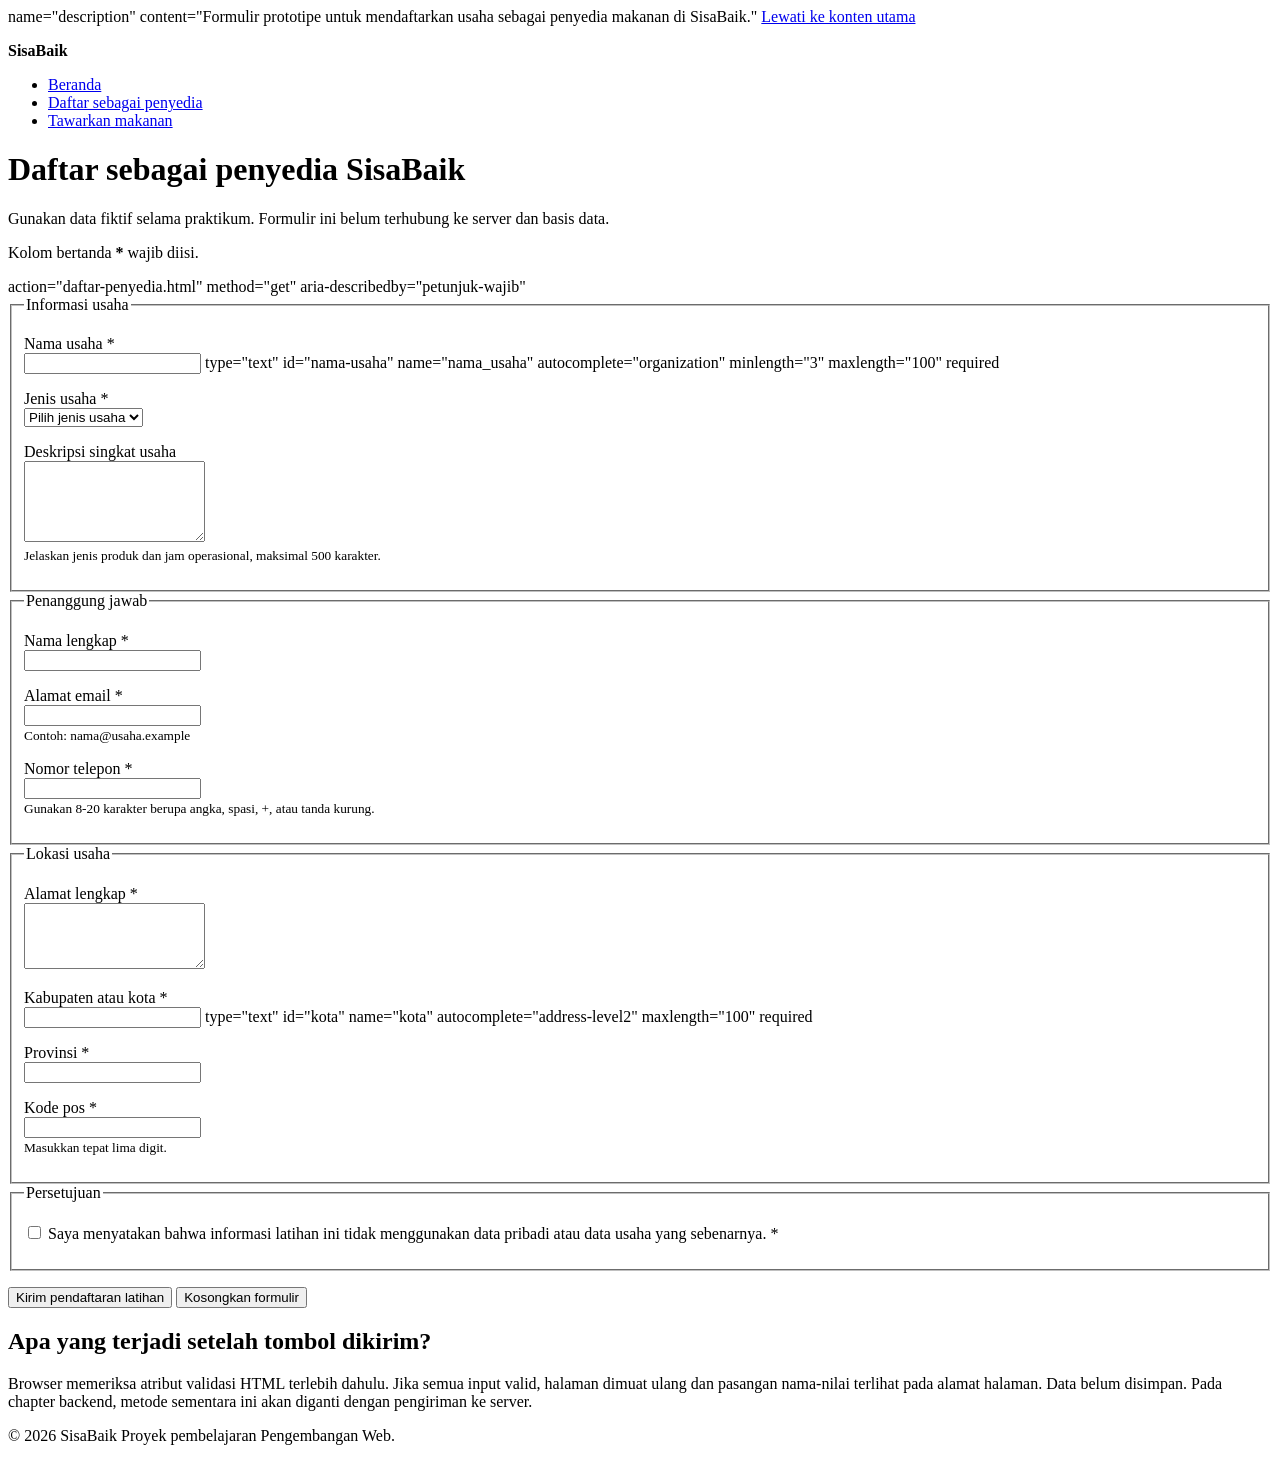
==== daftar-penyedia.html @ b4780b8e "feat: add accessible provider registration form" ====
<!doctype html>
<html lang="id">
<head>
<meta charset="utf-8">
<meta name="viewport" content="width=device-width, initial-scale=1">
<meta
>
name="description"
content="Formulir prototipe untuk mendaftarkan usaha sebagai penyedia makanan di SisaBaik."
<title>Daftar Penyedia | SisaBaik</title>
</head>
<body>
<a href="#konten-utama">Lewati ke konten utama</a>
<header>
<p><strong>SisaBaik</strong></p>
<nav aria-label="Navigasi utama">
<ul>
<li><a href="index.html">Beranda</a></li>
<li>
<a href="daftar-penyedia.html" aria-current="page">
Daftar sebagai penyedia
</a>
</li>
<li><a href="tawarkan-makanan.html">Tawarkan makanan</a></li>
</ul>
</nav>
</header>
<main id="konten-utama" tabindex="-1">
<h1>Daftar sebagai penyedia SisaBaik</h1>
<p>
Gunakan data fiktif selama praktikum. Formulir ini belum terhubung ke
server dan basis data.
</p>
<p id="petunjuk-wajib">Kolom bertanda <strong>*</strong> wajib diisi.</p>
<form
>
action="daftar-penyedia.html"
method="get"
aria-describedby="petunjuk-wajib"
<fieldset>
<legend>Informasi usaha</legend>
<p>
<label for="nama-usaha">Nama usaha *</label><br>
<input
>
type="text"
id="nama-usaha"
name="nama_usaha"
autocomplete="organization"
minlength="3"
maxlength="100"
required
</p>
<p>
<label for="jenis-usaha">Jenis usaha *</label><br>
<select id="jenis-usaha" name="jenis_usaha" required>
<option value="">Pilih jenis usaha</option>
<option value="restoran">Restoran</option>
<option value="toko-roti">Toko roti</option>
<option value="katering">Katering</option>
<option value="ritel">Toko ritel</option
    <option value="hotel">Hotel atau penginapan</option>
<option value="lainnya">Lainnya</option>
</select>
</p>
<p>
<label for="deskripsi-usaha">Deskripsi singkat usaha</label><br>
<textarea
id="deskripsi-usaha"
name="deskripsi_usaha"
rows="5"
maxlength="500"
aria-describedby="bantuan-deskripsi"
></textarea><br>
<small id="bantuan-deskripsi">
Jelaskan jenis produk dan jam operasional, maksimal 500 karakter.
</small>
</p>
</fieldset>
<fieldset>
<legend>Penanggung jawab</legend>
<p>
<label for="nama-penanggung-jawab">Nama lengkap *</label><br>
<input
type="text"
id="nama-penanggung-jawab"
name="nama_penanggung_jawab"
autocomplete="name"
minlength="3"
maxlength="100"
required
>
</p>
<p>
<label for="email">Alamat email *</label><br>
<input
type="email"
id="email"
name="email"
autocomplete="email"
maxlength="254"
aria-describedby="bantuan-email"
required
><br>
<small id="bantuan-email">Contoh: nama@usaha.example</small>
</p>
<p>
<label for="telepon">Nomor telepon *</label><br>
<input
type="tel"
id="telepon"
name="telepon"
autocomplete="tel"
inputmode="tel"
pattern="[0-9+() ]{8,20}"
aria-describedby="bantuan-telepon"
required
><br>
<small id="bantuan-telepon">
Gunakan 8-20 karakter berupa angka, spasi, +, atau tanda kurung.
</small>
</p>
</fieldset>
<fieldset>
<legend>Lokasi usaha</legend>
<p>
<label for="alamat">Alamat lengkap *</label><br>
<textarea
id="alamat"
name="alamat"
rows="4"
autocomplete="street-address"
minlength="10"
maxlength="250"
required
></textarea>
</p>
<p>
<label for="kota">Kabupaten atau kota *</label><br>
<input
>
type="text"
id="kota"
name="kota"
autocomplete="address-level2"
maxlength="100"
required
</p>
<p>
<label for="provinsi">Provinsi *</label><br>
<input
type="text"
id="provinsi"
name="provinsi"
autocomplete="address-level1"
maxlength="100"
required
>
</p>
<p>
<label for="kode-pos">Kode pos *</label><br>
<input
type="text"
id="kode-pos"
name="kode_pos"
autocomplete="postal-code"
inputmode="numeric"
pattern="[0-9]{5}"
aria-describedby="bantuan-kode-pos"
required
><br>
<small id="bantuan-kode-pos">Masukkan tepat lima digit.</small>
</p>
</fieldset>
<fieldset>
<legend>Persetujuan</legend>
<p>
<input
type="checkbox"
id="persetujuan"
name="persetujuan"
value="setuju"
required
>
<label for="persetujuan">
Saya menyatakan bahwa informasi latihan ini tidak menggunakan data pribadi atau data usaha yang sebenarnya. *
</label>
</p>
</fieldset>
<p>
<button type="submit">Kirim pendaftaran latihan</button>
<button type="reset">Kosongkan formulir</button>
</p>
</form>
<section aria-labelledby="catatan-prototipe">
<h2 id="catatan-prototipe">Apa yang terjadi setelah tombol dikirim?</h2>
<p>
Browser memeriksa atribut validasi HTML terlebih dahulu. Jika semua input valid, halaman dimuat ulang dan pasangan nama-nilai terlihat pada alamat halaman. Data belum disimpan. Pada chapter backend, metode sementara ini akan diganti dengan pengiriman ke server.
</p>
</section>
</main>
<footer>
<p>&copy; 2026 SisaBaik Proyek pembelajaran Pengembangan Web.</p>
</footer>
</body>
</html>
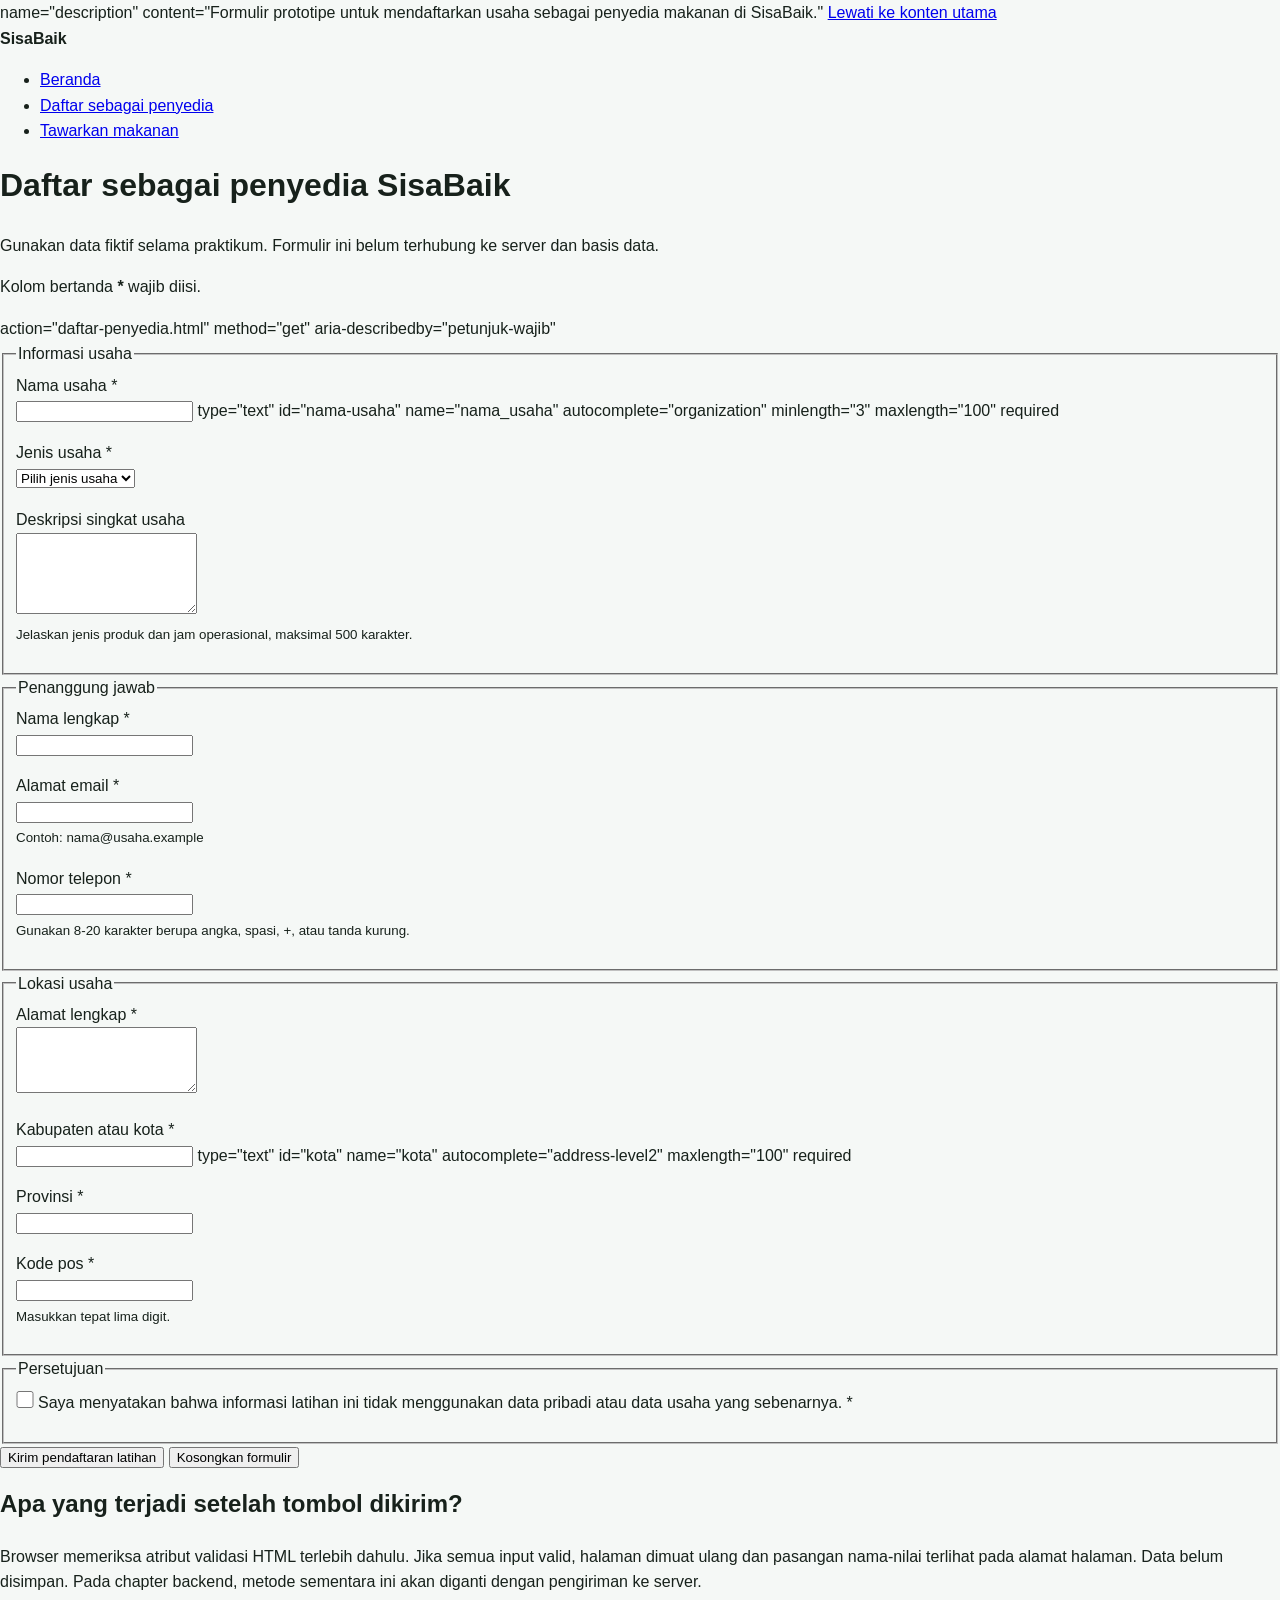
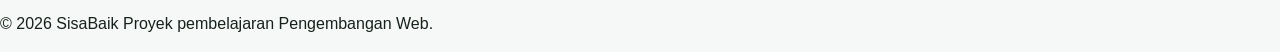
==== commit 616c4355: "feat: add responsive SisaBaik visual system" ====
--- a/daftar-penyedia.html
+++ b/daftar-penyedia.html
@@ -8,6 +8,7 @@
 name="description"
 content="Formulir prototipe untuk mendaftarkan usaha sebagai penyedia makanan di SisaBaik."
 <title>Daftar Penyedia | SisaBaik</title>
+<link rel="stylesheet" href="styles.css">
 </head>
 <body>
 <a href="#konten-utama">Lewati ke konten utama</a>
--- a/styles.css
+++ b/styles.css
@@ -0,0 +1,281 @@
+:root {
+--color-primary: #176b4d;
+--color-primary-dark: #0f4f39;
+--color-primary-soft: #e8f5ef;
+--color-accent: #f2b84b;
+--color-text: #17211b;
+--color-muted: #52615a;
+--color-surface: #ffffff;
+--color-background: #f5f8f6;
+--color-border: #cbd8d1;
+--color-danger: #a52a2a;
+--shadow-card: 00.5rem 1.5rem rgb(23 33 27/10%);
+--radius-small: 0.5rem;
+--radius-medium: 0.9rem;
+--radius-large: 1.4rem;
+--content-width: 72rem;
+}
+*
+*::before,
+*::after {
+box-sizing: border-box;
+}
+html {
+scroll-behavior: smooth;
+}
+body {
+margin: 0;
+background: var(--color-background);
+color: var(--color-text);
+font-family: Arial, Helvetica, sans-serif;
+font-size: 1rem;
+line-height: 1.6;
+}
+h1, h2, h3, p { margin-block-start: 0; }
+h1,
+h2,
+h3 { } line-height: 1.2;
+h1 {
+max-width: 18ch;
+} margin-block-end: 1rem; font-size: clamp(2rem, 7vw, 3.75rem);
+h2 {
+} margin-block-end: 1rem; font-size: clamp(1.5rem, 4vw, 2.25rem);
+h3 {
+} margin-block-end: 0.6rem; font-size: 1.2rem;
+a { } color: var(--color-primary-dark); text-underline-offset: 0.2em;
+a:hover {
+    text-decoration-thickness: 0.18em;
+}
+:focus-visible {
+outline: 0.2rem solid var(--color-accent);
+outline-offset: 0.2rem;
+}
+.skip-link {
+position: absolute;
+inset-block-start: 0.5rem;
+inset-inline-start: 0.5rem;
+z-index: 100;
+padding: 0.7rem 1rem;
+border-radius: var(--radius-small);
+background: var(--color-text);
+color: var(--color-surface);
+transform: translateY(-180%);
+}
+.skip-link:focus {
+transform: translateY(0);
+}
+.container {
+width: min (100% - 2rem, var(--content-width));
+margin-inline: auto;
+}
+.site-header {
+background: var(--color-surface);
+border-block-end: 0.0625rem solid var(--color-border);
+}
+.header-layout { display: flex;
+    flex-direction: column;
+gap: 0.75rem;
+padding-block: 1rem;
+}
+.brand {
+} margin: 0; color: var(--color-primary-dark); font-size: 1.4rem; font-weight: 700;
+.nav-list {
+}
+display: flex; flex-wrap: wrap; gap: 0.5rem 1rem; margin: 0;
+padding: 0;
+list-style: none;
+.nav-list a {
+} display: inline-block; padding-block: 0.35rem;
+font-weight: 700;
+.nav-list a[aria-current="page"] {
+}
+color: var(--color-primary);
+text-decoration-thickness: 0.2em;
+.hero {
+padding-block: clamp (3rem, 10vw, 7rem);
+background:
+linear-gradient(135deg, rgb(232 245 239/95%), rgb(255 255 255/92%));
+}
+.hero-layout {
+display: grid; gap: 2rem; align-items: center;
+}
+.eyebrow {
+margin-block-end: 0.5rem; color: var(--color-primary-dark); font-weight: 700; letter-spacing: 0.05em; text-transform: uppercase;
+}
+.lead {
+max-width: 62ch; color: var(--color-muted); font-size: 1.1rem;
+}
+.hero-panel {
+padding: 1.5rem; border: 0.0625rem solid var(--color-border); border-radius: var(--radius-large); background: var(--color-surface); box-shadow: var(--shadow-card);
+}
+.hero-panel strong { display: block; color: var(--color-primary-dark); font-size: 2rem;
+}
+.button-group,
+.form-actions {
+display: flex;
+flex-wrap: wrap;
+gap: 0.75rem;
+align-items: center;
+}
+.button {
+display: inline-block; padding: 0.75rem 1rem; border: 0.125rem solid var(--color-primary); border-radius: var(--radius-small); background: var(--color-primary); color: var(--color-surface); font: inherit;
+font-weight: 700;
+line-height: 1.2;
+text-decoration: none;
+cursor: pointer;
+}
+.button:hover {
+background: var(--color-primary-dark); border-color: var(--color-primary-dark);
+}
+.button-secondary {
+background: transparent;
+color: var(--color-primary-dark);
+}
+.section {
+padding-block: clamp(2.5rem, 7vw, 5rem);
+}
+.section-alt {
+background: var(--color-surface);
+}
+.section-intro {
+max-width: 65ch;
+color: var(--color-muted);
+}
+.steps-grid,
+.benefit-grid, .offer-grid { display: grid; grid-template-columns: 1fr; gap: 1rem;
+}
+.card {
+padding: 1.25rem; border: 0.0625rem solid var(--color-border); border-radius: var(--radius-medium); background: var(--color-surface); box-shadow: var(--shadow-card);
+}
+.step-number {
+display: inline-grid; width: 2.25rem;
+height: 2.25rem; margin-block-end: 0.75rem; place-items: center; border-radius: 50%; background: var(--color-primary-soft); color: var(--color-primary-dark); font-weight: 700;
+}
+.offer-card {
+}
+display: flex;
+flex-direction: column;
+overflow: hidden;
+border: 0.0625rem solid var(--color-border);
+border-radius: var(--radius-medium);
+background: var(--color-surface);
+box-shadow: var(--shadow-card);
+.offer-card_visual {
+min-height: 8rem;
+background: linear-gradient(135deg, var(--color-primary), var(--color-primary-dark));
+}
+.offer-card_content {
+display: flex;
+flex: 1;
+flex-direction: column;
+padding: 1.25rem;
+}
+.offer-card_meta {
+color: var(--color-muted);
+}
+.offer-card_price {
+margin-block-start: auto; font-size: 1.15rem;
+}
+.badge {
+display: inline-block;
+width: fit-content;
+margin-block-end: 0.75rem;
+padding: 0.25rem 0.6rem;
+border-radius: 999px;
+background: var(--color-primary-soft);
+color: var(--color-primary-dark);
+font-size: 0.85rem;
+font-weight: 700;
+}
+.notice {
+padding: 1rem;
+border-inline-start: 0.3rem solid var(--color-primary);
+border-radius: var(--radius-small);
+background: var(--color-primary-soft);
+}
+.page-heading {
+padding-block: clamp(2.5rem, 7vw, 5rem) 2rem;
+}
+.form-card {
+max-width: 56rem;
+margin-block-end: 3rem;
+padding: clamp (1rem, 4vw, 2rem);
+border: 0.0625rem solid var(--color-border);
+border-radius: var(--radius-large);
+background: var(--color-surface);
+box-shadow: var(--shadow-card);
+}
+.form-section {
+margin: 0 0 1.5rem;
+padding: 1.25rem;
+border: 0.0625rem solid var(--color-border);
+border-radius: var(--radius-medium);
+}
+.form-section legend {
+padding-inline: 0.4rem;
+color: var(--color-primary-dark); font-size: 1.1rem; font-weight: 700;
+}
+label {
+} display: inline-block; margin-block-end: 0.35rem; font-weight: 700;
+input,
+select,
+textarea {
+width: 100%; padding: 0.7rem 0.75rem; border: 0.0625rem solid #809087; border-radius: var(--radius-small); background: var(--color-surface); color: var(--color-text);
+font: inherit;
+}
+textarea {
+resize: vertical;
+}
+input:focus,
+select:focus,
+textarea:focus {
+border-color: var(--color-primary-dark);
+}
+input[type="checkbox"],
+input[type="radio"] {
+width: 1.1rem;
+height: 1.1rem; margin: 0.2rem 0 0; accent-color: var(--color-primary);
+}
+.required-note {
+} color: var(--color-muted);
+.site-footer {
+padding-block: 2rem;
+background: var(--color-primary-dark); color: var(--color-surface);
+}
+.site-footer a { } color: var(--color-surface);
+.footer-layout {
+} display: flex; flex-direction: column; gap: 0.5rem;
+.footer-layout p,
+.footer-layout address {
+margin: 0;
+}
+@media (min-width: 48rem) {
+.header-layout {
+flex-direction: row;
+justify-content: space-between;
+align-items: center;
+}
+.hero-layout {
+grid-template-columns: minmax(0, 1.5fr) minmax (15rem, 0.7fr);
+}
+.steps-grid,
+.benefit-grid {
+grid-template-columns: repeat(3, minmax(0, 1fr));
+}
+.offer-grid { } grid-template-columns: repeat(2, minmax(0, 1fr));
+.footer-layout {
+flex-direction: row;
+justify-content: space-between;
+align-items: center;
+}
+}
+@media (min-width: 68rem) {
+.offer-grid {
+grid-template-columns: repeat(3, minmax(0, 1fr));
+}
+}
+@media (prefers-reduced-motion: reduce) {
+html {
+scroll-behavior: auto;
+}
+}
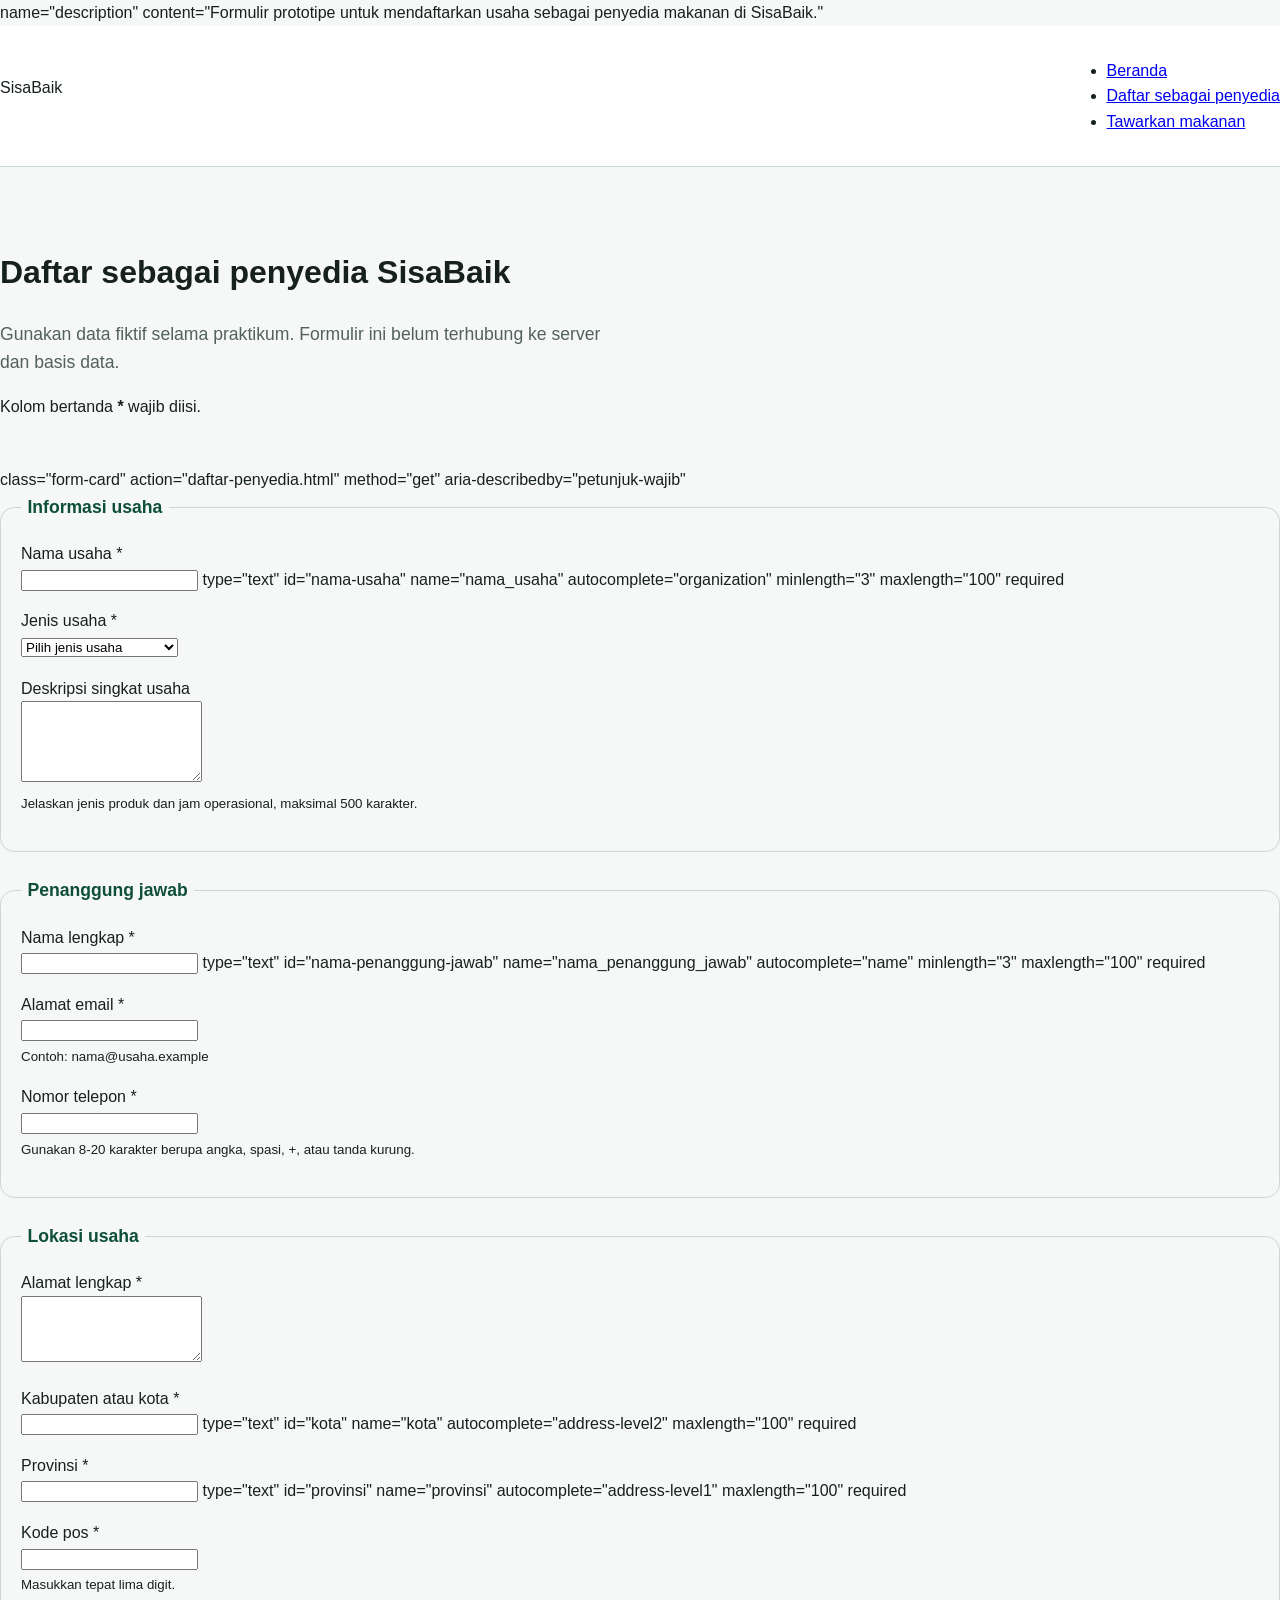
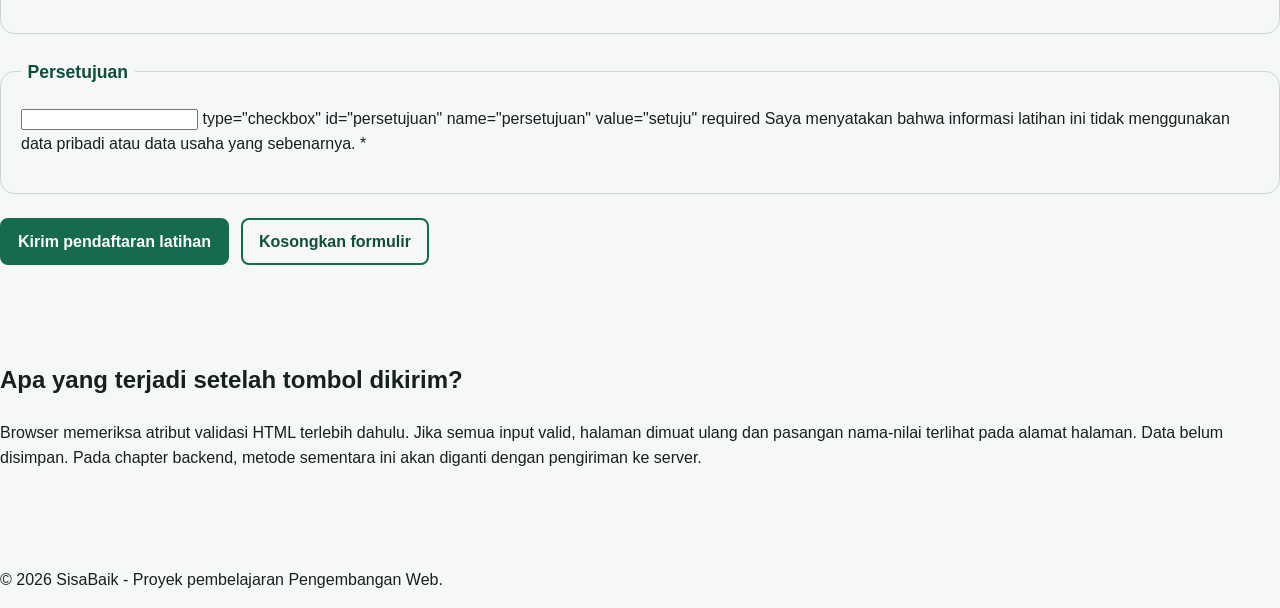
==== commit 6b747302: "style: apply responsive layout to SisaBaik pages" ====
--- a/daftar-penyedia.html
+++ b/daftar-penyedia.html
@@ -11,11 +11,12 @@
 <link rel="stylesheet" href="styles.css">
 </head>
 <body>
-<a href="#konten-utama">Lewati ke konten utama</a>
-<header>
-<p><strong>SisaBaik</strong></p>
+<a class="skip-link" href="#konten-utama">Lewati ke konten utama</a>
+<header class="site-header">
+<div class="container header-layout">
+<p class="brand">SisaBaik</p>
 <nav aria-label="Navigasi utama">
-<ul>
+<ul class="nav-list">
 <li><a href="index.html">Beranda</a></li>
 <li>
 <a href="daftar-penyedia.html" aria-current="page">
@@ -25,20 +26,24 @@
 <li><a href="tawarkan-makanan.html">Tawarkan makanan</a></li>
 </ul>
 </nav>
+</div>
 </header>
-<main id="konten-utama" tabindex="-1">
+<main class="container" id="konten-utama" tabindex="-1">
+<div class="page-heading">
 <h1>Daftar sebagai penyedia SisaBaik</h1>
-<p>
-Gunakan data fiktif selama praktikum. Formulir ini belum terhubung ke
+<p class="lead">
+    Gunakan data fiktif selama praktikum. Formulir ini belum terhubung ke
 server dan basis data.
 </p>
-<p id="petunjuk-wajib">Kolom bertanda <strong>*</strong> wajib diisi.</p>
+<p class="required-note" id="petunjuk-wajib">Kolom bertanda <strong>*</strong> wajib diisi.</p>
+</div>
 <form
 >
+class="form-card"
 action="daftar-penyedia.html"
 method="get"
 aria-describedby="petunjuk-wajib"
-<fieldset>
+<fieldset class="form-section">
 <legend>Informasi usaha</legend>
 <p>
 <label for="nama-usaha">Nama usaha *</label><br>
@@ -59,8 +64,8 @@
 <option value="restoran">Restoran</option>
 <option value="toko-roti">Toko roti</option>
 <option value="katering">Katering</option>
-<option value="ritel">Toko ritel</option
-    <option value="hotel">Hotel atau penginapan</option>
+<option value="ritel">Toko ritel</option>
+<option value="hotel">Hotel atau penginapan</option>
 <option value="lainnya">Lainnya</option>
 </select>
 </p>
@@ -78,11 +83,12 @@
 </small>
 </p>
 </fieldset>
-<fieldset>
+<fieldset class="form-section">
 <legend>Penanggung jawab</legend>
 <p>
 <label for="nama-penanggung-jawab">Nama lengkap *</label><br>
 <input
+>
 type="text"
 id="nama-penanggung-jawab"
 name="nama_penanggung_jawab"
@@ -90,7 +96,6 @@
 minlength="3"
 maxlength="100"
 required
->
 </p>
 <p>
 <label for="email">Alamat email *</label><br>
@@ -122,10 +127,10 @@
 </small>
 </p>
 </fieldset>
-<fieldset>
+<fieldset class="form-section">
 <legend>Lokasi usaha</legend>
 <p>
-<label for="alamat">Alamat lengkap *</label><br>
+    <label for="alamat">Alamat lengkap *</label><br>
 <textarea
 id="alamat"
 name="alamat"
@@ -150,13 +155,13 @@
 <p>
 <label for="provinsi">Provinsi *</label><br>
 <input
+>
 type="text"
 id="provinsi"
 name="provinsi"
 autocomplete="address-level1"
 maxlength="100"
 required
->
 </p>
 <p>
 <label for="kode-pos">Kode pos *</label><br>
@@ -173,35 +178,38 @@
 <small id="bantuan-kode-pos">Masukkan tepat lima digit.</small>
 </p>
 </fieldset>
-<fieldset>
+<fieldset class="form-section">
 <legend>Persetujuan</legend>
 <p>
 <input
+>
 type="checkbox"
 id="persetujuan"
 name="persetujuan"
 value="setuju"
 required
->
 <label for="persetujuan">
-Saya menyatakan bahwa informasi latihan ini tidak menggunakan data pribadi atau data usaha yang sebenarnya. *
+Saya menyatakan bahwa informasi latihan ini tidak menggunakan
+data pribadi atau data usaha yang sebenarnya. *
 </label>
 </p>
 </fieldset>
-<p>
-<button type="submit">Kirim pendaftaran latihan</button>
-<button type="reset">Kosongkan formulir</button>
+<p class="form-actions">
+<button class="button" type="submit">Kirim pendaftaran latihan</button>
+<button class="button button-secondary" type="reset">Kosongkan formulir</button>
 </p>
 </form>
-<section aria-labelledby="catatan-prototipe">
+<section class="section" aria-labelledby="catatan-prototipe">
 <h2 id="catatan-prototipe">Apa yang terjadi setelah tombol dikirim?</h2>
 <p>
 Browser memeriksa atribut validasi HTML terlebih dahulu. Jika semua input valid, halaman dimuat ulang dan pasangan nama-nilai terlihat pada alamat halaman. Data belum disimpan. Pada chapter backend, metode sementara ini akan diganti dengan pengiriman ke server.
 </p>
 </section>
 </main>
-<footer>
-<p>&copy; 2026 SisaBaik Proyek pembelajaran Pengembangan Web.</p>
+<footer class="site-footer">
+<div class="container footer-layout">
+<p>&copy; 2026 SisaBaik - Proyek pembelajaran Pengembangan Web.</p>
+</div>
 </footer>
 </body>
 </html>
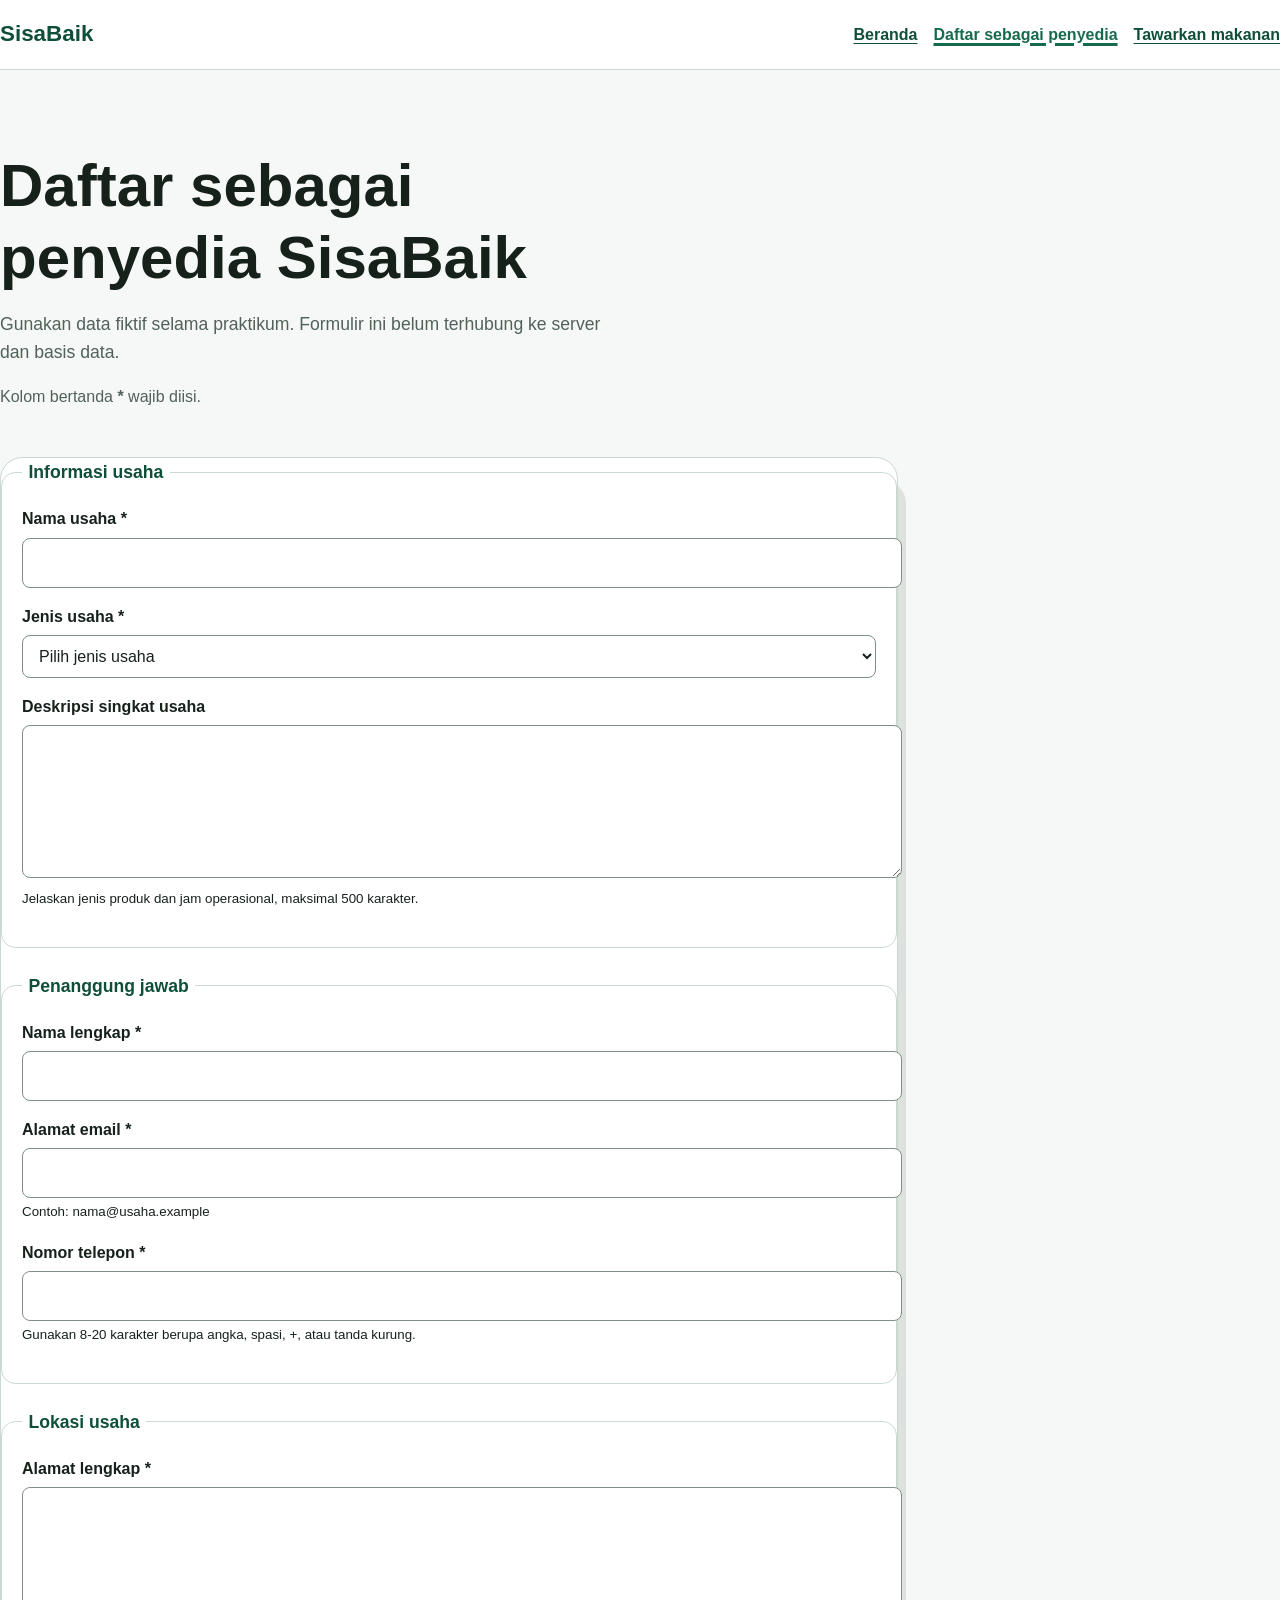
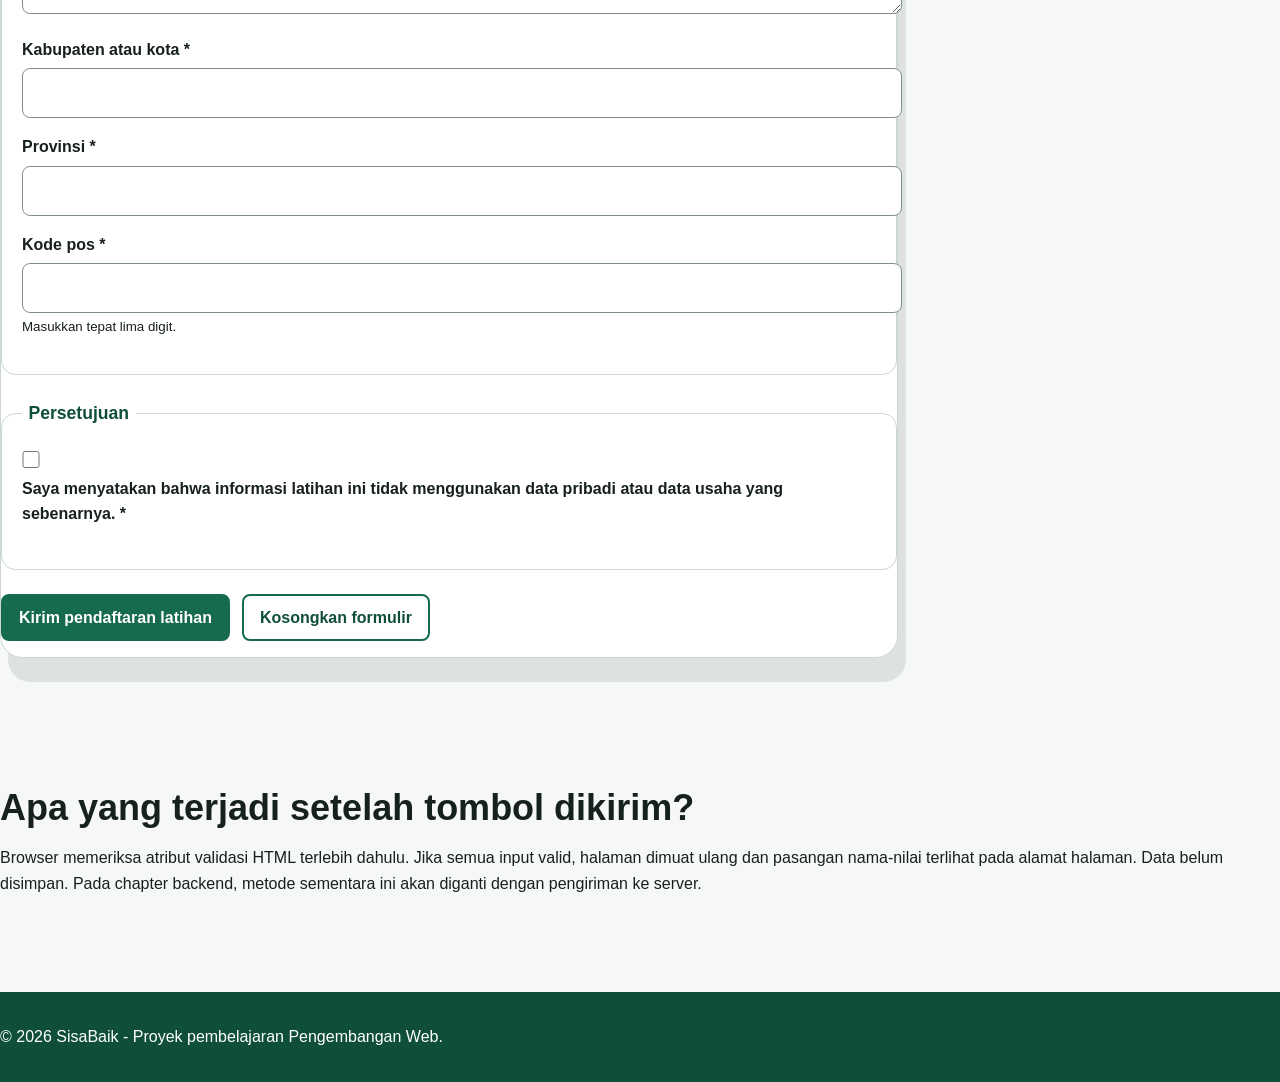
==== commit 01554158: "fix: update SisaBaik forms" ====
--- a/daftar-penyedia.html
+++ b/daftar-penyedia.html
@@ -4,9 +4,9 @@
 <meta charset="utf-8">
 <meta name="viewport" content="width=device-width, initial-scale=1">
 <meta
->
+
 name="description"
-content="Formulir prototipe untuk mendaftarkan usaha sebagai penyedia makanan di SisaBaik."
+content="Formulir prototipe untuk mendaftarkan usaha sebagai penyedia makanan di SisaBaik.">
 <title>Daftar Penyedia | SisaBaik</title>
 <link rel="stylesheet" href="styles.css">
 </head>
@@ -38,24 +38,23 @@
 <p class="required-note" id="petunjuk-wajib">Kolom bertanda <strong>*</strong> wajib diisi.</p>
 </div>
 <form
->
 class="form-card"
 action="daftar-penyedia.html"
 method="get"
-aria-describedby="petunjuk-wajib"
+aria-describedby="petunjuk-wajib">
 <fieldset class="form-section">
 <legend>Informasi usaha</legend>
 <p>
 <label for="nama-usaha">Nama usaha *</label><br>
 <input
->
+
 type="text"
 id="nama-usaha"
 name="nama_usaha"
 autocomplete="organization"
 minlength="3"
 maxlength="100"
-required
+required>
 </p>
 <p>
 <label for="jenis-usaha">Jenis usaha *</label><br>
@@ -88,14 +87,14 @@
 <p>
 <label for="nama-penanggung-jawab">Nama lengkap *</label><br>
 <input
->
+
 type="text"
 id="nama-penanggung-jawab"
 name="nama_penanggung_jawab"
 autocomplete="name"
 minlength="3"
 maxlength="100"
-required
+required>
 </p>
 <p>
 <label for="email">Alamat email *</label><br>
@@ -144,24 +143,24 @@
 <p>
 <label for="kota">Kabupaten atau kota *</label><br>
 <input
->
+
 type="text"
 id="kota"
 name="kota"
 autocomplete="address-level2"
 maxlength="100"
-required
+required>
 </p>
 <p>
 <label for="provinsi">Provinsi *</label><br>
 <input
->
+
 type="text"
 id="provinsi"
 name="provinsi"
 autocomplete="address-level1"
 maxlength="100"
-required
+required>
 </p>
 <p>
 <label for="kode-pos">Kode pos *</label><br>
@@ -182,12 +181,11 @@
 <legend>Persetujuan</legend>
 <p>
 <input
->
 type="checkbox"
 id="persetujuan"
 name="persetujuan"
 value="setuju"
-required
+required>
 <label for="persetujuan">
 Saya menyatakan bahwa informasi latihan ini tidak menggunakan
 data pribadi atau data usaha yang sebenarnya. *
--- a/styles.css
+++ b/styles.css
@@ -34,15 +34,15 @@
 h1, h2, h3, p { margin-block-start: 0; }
 h1,
 h2,
-h3 { } line-height: 1.2;
+h3 { line-height: 1.2;}
 h1 {
 max-width: 18ch;
-} margin-block-end: 1rem; font-size: clamp(2rem, 7vw, 3.75rem);
+ margin-block-end: 1rem; font-size: clamp(2rem, 7vw, 3.75rem);}
 h2 {
-} margin-block-end: 1rem; font-size: clamp(1.5rem, 4vw, 2.25rem);
+ margin-block-end: 1rem; font-size: clamp(1.5rem, 4vw, 2.25rem);}
 h3 {
-} margin-block-end: 0.6rem; font-size: 1.2rem;
-a { } color: var(--color-primary-dark); text-underline-offset: 0.2em;
+ margin-block-end: 0.6rem; font-size: 1.2rem;}
+a { color: var(--color-primary-dark); text-underline-offset: 0.2em;}
 a:hover {
     text-decoration-thickness: 0.18em;
 }
@@ -78,19 +78,19 @@
 padding-block: 1rem;
 }
 .brand {
-} margin: 0; color: var(--color-primary-dark); font-size: 1.4rem; font-weight: 700;
+ margin: 0; color: var(--color-primary-dark); font-size: 1.4rem; font-weight: 700;}
 .nav-list {
-}
+
 display: flex; flex-wrap: wrap; gap: 0.5rem 1rem; margin: 0;
 padding: 0;
-list-style: none;
+list-style: none;}
 .nav-list a {
-} display: inline-block; padding-block: 0.35rem;
-font-weight: 700;
+display: inline-block; padding-block: 0.35rem;
+font-weight: 700;}
 .nav-list a[aria-current="page"] {
-}
+
 color: var(--color-primary);
-text-decoration-thickness: 0.2em;
+text-decoration-thickness: 0.2em;}
 .hero {
 padding-block: clamp (3rem, 10vw, 7rem);
 background:
@@ -152,14 +152,14 @@
 height: 2.25rem; margin-block-end: 0.75rem; place-items: center; border-radius: 50%; background: var(--color-primary-soft); color: var(--color-primary-dark); font-weight: 700;
 }
 .offer-card {
-}
+
 display: flex;
 flex-direction: column;
 overflow: hidden;
 border: 0.0625rem solid var(--color-border);
 border-radius: var(--radius-medium);
 background: var(--color-surface);
-box-shadow: var(--shadow-card);
+box-shadow: var(--shadow-card);}
 .offer-card_visual {
 min-height: 8rem;
 background: linear-gradient(135deg, var(--color-primary), var(--color-primary-dark));
@@ -216,7 +216,7 @@
 color: var(--color-primary-dark); font-size: 1.1rem; font-weight: 700;
 }
 label {
-} display: inline-block; margin-block-end: 0.35rem; font-weight: 700;
+display: inline-block; margin-block-end: 0.35rem; font-weight: 700;}
 input,
 select,
 textarea {
@@ -237,14 +237,14 @@
 height: 1.1rem; margin: 0.2rem 0 0; accent-color: var(--color-primary);
 }
 .required-note {
-} color: var(--color-muted);
+ color: var(--color-muted);}
 .site-footer {
 padding-block: 2rem;
 background: var(--color-primary-dark); color: var(--color-surface);
 }
-.site-footer a { } color: var(--color-surface);
+.site-footer a { color: var(--color-surface);}
 .footer-layout {
-} display: flex; flex-direction: column; gap: 0.5rem;
+display: flex; flex-direction: column; gap: 0.5rem;}
 .footer-layout p,
 .footer-layout address {
 margin: 0;
@@ -262,7 +262,7 @@
 .benefit-grid {
 grid-template-columns: repeat(3, minmax(0, 1fr));
 }
-.offer-grid { } grid-template-columns: repeat(2, minmax(0, 1fr));
+.offer-grid {  grid-template-columns: repeat(2, minmax(0, 1fr));}
 .footer-layout {
 flex-direction: row;
 justify-content: space-between;
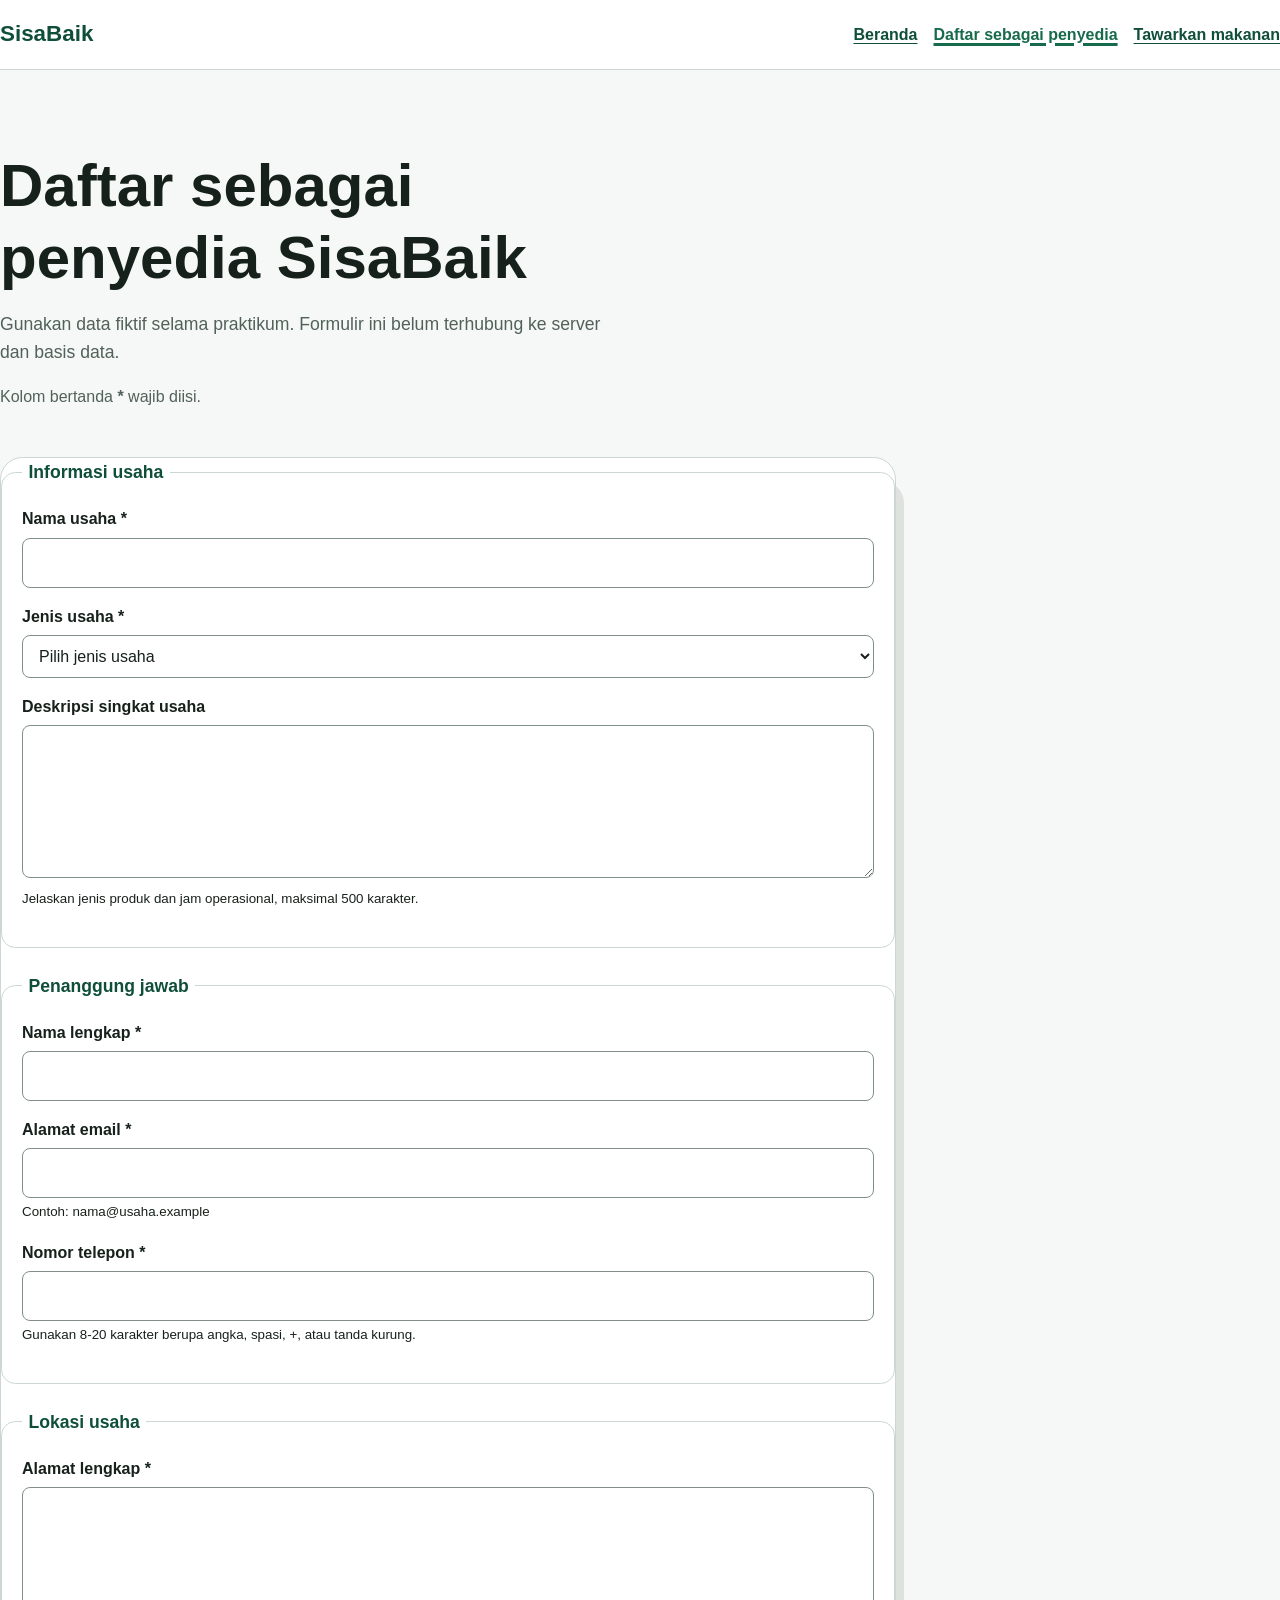
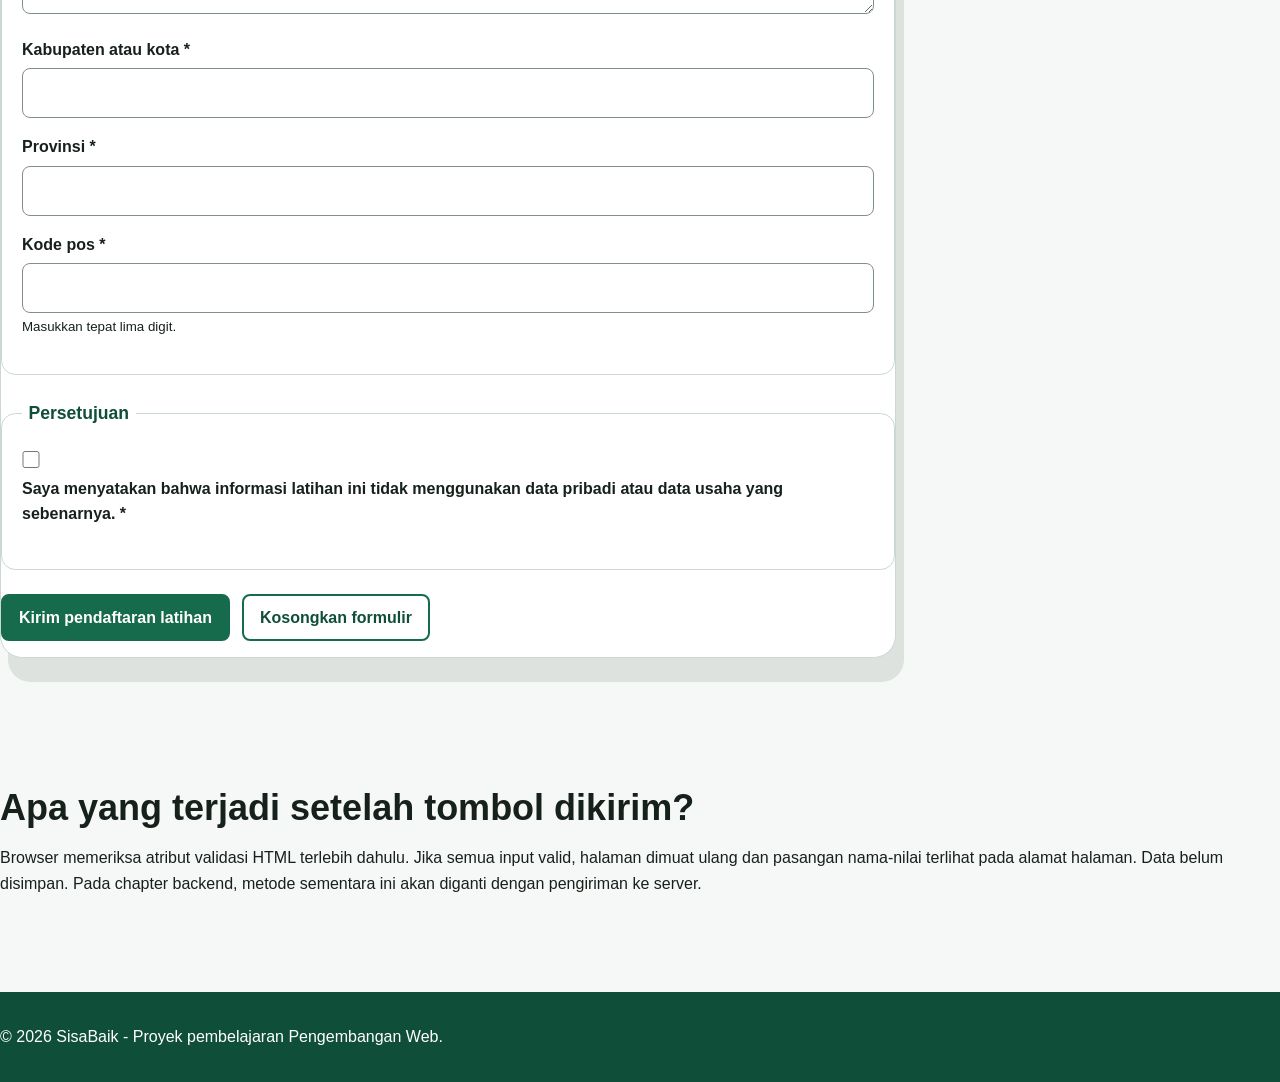
==== commit 7dd3274c: "feat: add interactions and offer validation" ====
--- a/daftar-penyedia.html
+++ b/daftar-penyedia.html
@@ -1,213 +1,418 @@
+
 <!doctype html>
 <html lang="id">
+
 <head>
-<meta charset="utf-8">
-<meta name="viewport" content="width=device-width, initial-scale=1">
-<meta
-
-name="description"
-content="Formulir prototipe untuk mendaftarkan usaha sebagai penyedia makanan di SisaBaik.">
-<title>Daftar Penyedia | SisaBaik</title>
-<link rel="stylesheet" href="styles.css">
+    <meta charset="utf-8">
+    <meta name="viewport" content="width=device-width, initial-scale=1">
+
+    <meta
+        name="description"
+        content="Formulir prototipe untuk mendaftarkan usaha sebagai penyedia makanan di SisaBaik."
+    >
+
+    <title>Daftar Penyedia | SisaBaik</title>
+
+    <link rel="stylesheet" href="styles.css">
+    <script src="app.js" defer></script>
 </head>
+
 <body>
-<a class="skip-link" href="#konten-utama">Lewati ke konten utama</a>
-<header class="site-header">
-<div class="container header-layout">
-<p class="brand">SisaBaik</p>
-<nav aria-label="Navigasi utama">
-<ul class="nav-list">
-<li><a href="index.html">Beranda</a></li>
-<li>
-<a href="daftar-penyedia.html" aria-current="page">
-Daftar sebagai penyedia
-</a>
-</li>
-<li><a href="tawarkan-makanan.html">Tawarkan makanan</a></li>
-</ul>
-</nav>
-</div>
-</header>
-<main class="container" id="konten-utama" tabindex="-1">
-<div class="page-heading">
-<h1>Daftar sebagai penyedia SisaBaik</h1>
-<p class="lead">
-    Gunakan data fiktif selama praktikum. Formulir ini belum terhubung ke
-server dan basis data.
-</p>
-<p class="required-note" id="petunjuk-wajib">Kolom bertanda <strong>*</strong> wajib diisi.</p>
-</div>
-<form
-class="form-card"
-action="daftar-penyedia.html"
-method="get"
-aria-describedby="petunjuk-wajib">
-<fieldset class="form-section">
-<legend>Informasi usaha</legend>
-<p>
-<label for="nama-usaha">Nama usaha *</label><br>
-<input
-
-type="text"
-id="nama-usaha"
-name="nama_usaha"
-autocomplete="organization"
-minlength="3"
-maxlength="100"
-required>
-</p>
-<p>
-<label for="jenis-usaha">Jenis usaha *</label><br>
-<select id="jenis-usaha" name="jenis_usaha" required>
-<option value="">Pilih jenis usaha</option>
-<option value="restoran">Restoran</option>
-<option value="toko-roti">Toko roti</option>
-<option value="katering">Katering</option>
-<option value="ritel">Toko ritel</option>
-<option value="hotel">Hotel atau penginapan</option>
-<option value="lainnya">Lainnya</option>
-</select>
-</p>
-<p>
-<label for="deskripsi-usaha">Deskripsi singkat usaha</label><br>
-<textarea
-id="deskripsi-usaha"
-name="deskripsi_usaha"
-rows="5"
-maxlength="500"
-aria-describedby="bantuan-deskripsi"
-></textarea><br>
-<small id="bantuan-deskripsi">
-Jelaskan jenis produk dan jam operasional, maksimal 500 karakter.
-</small>
-</p>
-</fieldset>
-<fieldset class="form-section">
-<legend>Penanggung jawab</legend>
-<p>
-<label for="nama-penanggung-jawab">Nama lengkap *</label><br>
-<input
-
-type="text"
-id="nama-penanggung-jawab"
-name="nama_penanggung_jawab"
-autocomplete="name"
-minlength="3"
-maxlength="100"
-required>
-</p>
-<p>
-<label for="email">Alamat email *</label><br>
-<input
-type="email"
-id="email"
-name="email"
-autocomplete="email"
-maxlength="254"
-aria-describedby="bantuan-email"
-required
-><br>
-<small id="bantuan-email">Contoh: nama@usaha.example</small>
-</p>
-<p>
-<label for="telepon">Nomor telepon *</label><br>
-<input
-type="tel"
-id="telepon"
-name="telepon"
-autocomplete="tel"
-inputmode="tel"
-pattern="[0-9+() ]{8,20}"
-aria-describedby="bantuan-telepon"
-required
-><br>
-<small id="bantuan-telepon">
-Gunakan 8-20 karakter berupa angka, spasi, +, atau tanda kurung.
-</small>
-</p>
-</fieldset>
-<fieldset class="form-section">
-<legend>Lokasi usaha</legend>
-<p>
-    <label for="alamat">Alamat lengkap *</label><br>
-<textarea
-id="alamat"
-name="alamat"
-rows="4"
-autocomplete="street-address"
-minlength="10"
-maxlength="250"
-required
-></textarea>
-</p>
-<p>
-<label for="kota">Kabupaten atau kota *</label><br>
-<input
-
-type="text"
-id="kota"
-name="kota"
-autocomplete="address-level2"
-maxlength="100"
-required>
-</p>
-<p>
-<label for="provinsi">Provinsi *</label><br>
-<input
-
-type="text"
-id="provinsi"
-name="provinsi"
-autocomplete="address-level1"
-maxlength="100"
-required>
-</p>
-<p>
-<label for="kode-pos">Kode pos *</label><br>
-<input
-type="text"
-id="kode-pos"
-name="kode_pos"
-autocomplete="postal-code"
-inputmode="numeric"
-pattern="[0-9]{5}"
-aria-describedby="bantuan-kode-pos"
-required
-><br>
-<small id="bantuan-kode-pos">Masukkan tepat lima digit.</small>
-</p>
-</fieldset>
-<fieldset class="form-section">
-<legend>Persetujuan</legend>
-<p>
-<input
-type="checkbox"
-id="persetujuan"
-name="persetujuan"
-value="setuju"
-required>
-<label for="persetujuan">
-Saya menyatakan bahwa informasi latihan ini tidak menggunakan
-data pribadi atau data usaha yang sebenarnya. *
-</label>
-</p>
-</fieldset>
-<p class="form-actions">
-<button class="button" type="submit">Kirim pendaftaran latihan</button>
-<button class="button button-secondary" type="reset">Kosongkan formulir</button>
-</p>
-</form>
-<section class="section" aria-labelledby="catatan-prototipe">
-<h2 id="catatan-prototipe">Apa yang terjadi setelah tombol dikirim?</h2>
-<p>
-Browser memeriksa atribut validasi HTML terlebih dahulu. Jika semua input valid, halaman dimuat ulang dan pasangan nama-nilai terlihat pada alamat halaman. Data belum disimpan. Pada chapter backend, metode sementara ini akan diganti dengan pengiriman ke server.
-</p>
-</section>
-</main>
-<footer class="site-footer">
-<div class="container footer-layout">
-<p>&copy; 2026 SisaBaik - Proyek pembelajaran Pengembangan Web.</p>
-</div>
-</footer>
+
+    <a class="skip-link" href="#konten-utama">
+        Lewati ke konten utama
+    </a>
+
+    <!-- Header -->
+    <header class="site-header">
+        <div class="container header-layout">
+
+            <p class="brand">SisaBaik</p>
+
+            <nav aria-label="Navigasi utama">
+                <ul class="nav-list">
+                    <li>
+                        <a href="index.html">
+                            Beranda
+                        </a>
+                    </li>
+
+                    <li>
+                        <a
+                            href="daftar-penyedia.html"
+                            aria-current="page"
+                        >
+                            Daftar sebagai penyedia
+                        </a>
+                    </li>
+
+                    <li>
+                        <a href="tawarkan-makanan.html">
+                            Tawarkan makanan
+                        </a>
+                    </li>
+                </ul>
+            </nav>
+
+        </div>
+    </header>
+
+    <!-- Konten Utama -->
+    <main
+        class="container"
+        id="konten-utama"
+        tabindex="-1"
+    >
+
+        <!-- Judul Halaman -->
+        <div class="page-heading">
+
+            <h1>
+                Daftar sebagai penyedia SisaBaik
+            </h1>
+
+            <p class="lead">
+                Gunakan data fiktif selama praktikum. Formulir ini belum
+                terhubung ke server dan basis data.
+            </p>
+
+            <p
+                class="required-note"
+                id="petunjuk-wajib"
+            >
+                Kolom bertanda <strong>*</strong> wajib diisi.
+            </p>
+
+        </div>
+
+        <!-- Formulir Pendaftaran -->
+        <form
+            class="form-card"
+            action="daftar-penyedia.html"
+            method="get"
+            aria-describedby="petunjuk-wajib"
+        >
+
+            <!-- Informasi Usaha -->
+            <fieldset class="form-section">
+
+                <legend>
+                    Informasi usaha
+                </legend>
+
+                <p>
+                    <label for="nama-usaha">
+                        Nama usaha *
+                    </label>
+                    <br>
+
+                    <input
+                        type="text"
+                        id="nama-usaha"
+                        name="nama_usaha"
+                        autocomplete="organization"
+                        minlength="3"
+                        maxlength="100"
+                        required
+                    >
+                </p>
+
+                <p>
+                    <label for="jenis-usaha">
+                        Jenis usaha *
+                    </label>
+                    <br>
+
+                    <select
+                        id="jenis-usaha"
+                        name="jenis_usaha"
+                        required
+                    >
+                        <option value="">
+                            Pilih jenis usaha
+                        </option>
+
+                        <option value="restoran">
+                            Restoran
+                        </option>
+
+                        <option value="toko-roti">
+                            Toko roti
+                        </option>
+
+                        <option value="katering">
+                            Katering
+                        </option>
+
+                        <option value="ritel">
+                            Toko ritel
+                        </option>
+
+                        <option value="hotel">
+                            Hotel atau penginapan
+                        </option>
+
+                        <option value="lainnya">
+                            Lainnya
+                        </option>
+                    </select>
+                </p>
+
+                <p>
+                    <label for="deskripsi-usaha">
+                        Deskripsi singkat usaha
+                    </label>
+                    <br>
+
+                    <textarea
+                        id="deskripsi-usaha"
+                        name="deskripsi_usaha"
+                        rows="5"
+                        maxlength="500"
+                        aria-describedby="bantuan-deskripsi"
+                    ></textarea>
+                    <br>
+
+                    <small id="bantuan-deskripsi">
+                        Jelaskan jenis produk dan jam operasional,
+                        maksimal 500 karakter.
+                    </small>
+                </p>
+
+            </fieldset>
+
+            <!-- Penanggung Jawab -->
+            <fieldset class="form-section">
+
+                <legend>
+                    Penanggung jawab
+                </legend>
+
+                <p>
+                    <label for="nama-penanggung-jawab">
+                        Nama lengkap *
+                    </label>
+                    <br>
+
+                    <input
+                        type="text"
+                        id="nama-penanggung-jawab"
+                        name="nama_penanggung_jawab"
+                        autocomplete="name"
+                        minlength="3"
+                        maxlength="100"
+                        required
+                    >
+                </p>
+
+                <p>
+                    <label for="email">
+                        Alamat email *
+                    </label>
+                    <br>
+
+                    <input
+                        type="email"
+                        id="email"
+                        name="email"
+                        autocomplete="email"
+                        maxlength="254"
+                        aria-describedby="bantuan-email"
+                        required
+                    >
+                    <br>
+
+                    <small id="bantuan-email">
+                        Contoh: nama@usaha.example
+                    </small>
+                </p>
+
+                <p>
+                    <label for="telepon">
+                        Nomor telepon *
+                    </label>
+                    <br>
+
+                    <input
+                        type="tel"
+                        id="telepon"
+                        name="telepon"
+                        autocomplete="tel"
+                        inputmode="tel"
+                        pattern="[0-9+() ]{8,20}"
+                        aria-describedby="bantuan-telepon"
+                        required
+                    >
+                    <br>
+
+                    <small id="bantuan-telepon">
+                        Gunakan 8-20 karakter berupa angka, spasi,
+                        +, atau tanda kurung.
+                    </small>
+                </p>
+
+            </fieldset>
+
+            <!-- Lokasi Usaha -->
+            <fieldset class="form-section">
+
+                <legend>
+                    Lokasi usaha
+                </legend>
+
+                <p>
+                    <label for="alamat">
+                        Alamat lengkap *
+                    </label>
+                    <br>
+
+                    <textarea
+                        id="alamat"
+                        name="alamat"
+                        rows="4"
+                        autocomplete="street-address"
+                        minlength="10"
+                        maxlength="250"
+                        required
+                    ></textarea>
+                </p>
+
+                <p>
+                    <label for="kota">
+                        Kabupaten atau kota *
+                    </label>
+                    <br>
+
+                    <input
+                        type="text"
+                        id="kota"
+                        name="kota"
+                        autocomplete="address-level2"
+                        maxlength="100"
+                        required
+                    >
+                </p>
+
+                <p>
+                    <label for="provinsi">
+                        Provinsi *
+                    </label>
+                    <br>
+
+                    <input
+                        type="text"
+                        id="provinsi"
+                        name="provinsi"
+                        autocomplete="address-level1"
+                        maxlength="100"
+                        required
+                    >
+                </p>
+
+                <p>
+                    <label for="kode-pos">
+                        Kode pos *
+                    </label>
+                    <br>
+
+                    <input
+                        type="text"
+                        id="kode-pos"
+                        name="kode_pos"
+                        autocomplete="postal-code"
+                        inputmode="numeric"
+                        pattern="[0-9]{5}"
+                        aria-describedby="bantuan-kode-pos"
+                        required
+                    >
+                    <br>
+
+                    <small id="bantuan-kode-pos">
+                        Masukkan tepat lima digit.
+                    </small>
+                </p>
+
+            </fieldset>
+
+            <!-- Persetujuan -->
+            <fieldset class="form-section">
+
+                <legend>
+                    Persetujuan
+                </legend>
+
+                <p>
+                    <input
+                        type="checkbox"
+                        id="persetujuan"
+                        name="persetujuan"
+                        value="setuju"
+                        required
+                    >
+
+                    <label for="persetujuan">
+                        Saya menyatakan bahwa informasi latihan ini
+                        tidak menggunakan data pribadi atau data usaha
+                        yang sebenarnya. *
+                    </label>
+                </p>
+
+            </fieldset>
+
+            <!-- Tombol Formulir -->
+            <p class="form-actions">
+
+                <button
+                    class="button"
+                    type="submit"
+                >
+                    Kirim pendaftaran latihan
+                </button>
+
+                <button
+                    class="button button-secondary"
+                    type="reset"
+                >
+                    Kosongkan formulir
+                </button>
+
+            </p>
+
+        </form>
+
+        <!-- Catatan Prototipe -->
+        <section
+            class="section"
+            aria-labelledby="catatan-prototipe"
+        >
+
+            <h2 id="catatan-prototipe">
+                Apa yang terjadi setelah tombol dikirim?
+            </h2>
+
+            <p>
+                Browser memeriksa atribut validasi HTML terlebih dahulu.
+                Jika semua input valid, halaman dimuat ulang dan pasangan
+                nama-nilai terlihat pada alamat halaman. Data belum disimpan.
+                Pada chapter backend, metode sementara ini akan diganti
+                dengan pengiriman ke server.
+            </p>
+
+        </section>
+
+    </main>
+
+    <!-- Footer -->
+    <footer class="site-footer">
+        <div class="container footer-layout">
+
+            <p>
+                &copy; 2026 SisaBaik - Proyek pembelajaran Pengembangan Web.
+            </p>
+
+        </div>
+    </footer>
+
 </body>
+
 </html>
--- a/styles.css
+++ b/styles.css
@@ -1,281 +1,466 @@
 :root {
---color-primary: #176b4d;
---color-primary-dark: #0f4f39;
---color-primary-soft: #e8f5ef;
---color-accent: #f2b84b;
---color-text: #17211b;
---color-muted: #52615a;
---color-surface: #ffffff;
---color-background: #f5f8f6;
---color-border: #cbd8d1;
---color-danger: #a52a2a;
---shadow-card: 00.5rem 1.5rem rgb(23 33 27/10%);
---radius-small: 0.5rem;
---radius-medium: 0.9rem;
---radius-large: 1.4rem;
---content-width: 72rem;
-}
-*
+  --color-primary: #176b4d;
+  --color-primary-dark: #0f4f39;
+  --color-primary-soft: #e8f5ef;
+  --color-accent: #f2b84b;
+  --color-text: #17211b;
+  --color-muted: #52615a;
+  --color-surface: #ffffff;
+  --color-background: #f5f8f6;
+  --color-border: #cbd8d1;
+  --color-danger: #a52a2a;
+  --shadow-card: 00.5rem 1.5rem rgb(23 33 27/10%);
+  --radius-small: 0.5rem;
+  --radius-medium: 0.9rem;
+  --radius-large: 1.4rem;
+  --content-width: 72rem;
+}
+
+*,
 *::before,
 *::after {
-box-sizing: border-box;
-}
+  box-sizing: border-box;
+}
+
 html {
-scroll-behavior: smooth;
-}
+  scroll-behavior: smooth;
+}
+
 body {
-margin: 0;
-background: var(--color-background);
-color: var(--color-text);
-font-family: Arial, Helvetica, sans-serif;
-font-size: 1rem;
-line-height: 1.6;
-}
-h1, h2, h3, p { margin-block-start: 0; }
+  margin: 0;
+  background: var(--color-background);
+  color: var(--color-text);
+  font-family: Arial, Helvetica, sans-serif;
+  font-size: 1rem;
+  line-height: 1.6;
+}
+
 h1,
 h2,
-h3 { line-height: 1.2;}
+h3,
+p {
+  margin-block-start: 0;
+}
+
+h1,
+h2,
+h3 {
+  line-height: 1.2;
+}
+
 h1 {
-max-width: 18ch;
- margin-block-end: 1rem; font-size: clamp(2rem, 7vw, 3.75rem);}
+  max-width: 18ch;
+  margin-block-end: 1rem;
+  font-size: clamp(2rem, 7vw, 3.75rem);
+}
+
 h2 {
- margin-block-end: 1rem; font-size: clamp(1.5rem, 4vw, 2.25rem);}
+  margin-block-end: 1rem;
+  font-size: clamp(1.5rem, 4vw, 2.25rem);
+}
+
 h3 {
- margin-block-end: 0.6rem; font-size: 1.2rem;}
-a { color: var(--color-primary-dark); text-underline-offset: 0.2em;}
+  margin-block-end: 0.6rem;
+  font-size: 1.2rem;
+}
+
+a {
+  color: var(--color-primary-dark);
+  text-underline-offset: 0.2em;
+}
+
 a:hover {
-    text-decoration-thickness: 0.18em;
-}
+  text-decoration-thickness: 0.18em;
+}
+
 :focus-visible {
-outline: 0.2rem solid var(--color-accent);
-outline-offset: 0.2rem;
-}
+  outline: 0.2rem solid var(--color-accent);
+  outline-offset: 0.2rem;
+}
+
 .skip-link {
-position: absolute;
-inset-block-start: 0.5rem;
-inset-inline-start: 0.5rem;
-z-index: 100;
-padding: 0.7rem 1rem;
-border-radius: var(--radius-small);
-background: var(--color-text);
-color: var(--color-surface);
-transform: translateY(-180%);
-}
+  position: absolute;
+  inset-block-start: 0.5rem;
+  inset-inline-start: 0.5rem;
+  z-index: 100;
+  padding: 0.7rem 1rem;
+  border-radius: var(--radius-small);
+  background: var(--color-text);
+  color: var(--color-surface);
+  transform: translateY(-180%);
+}
+
 .skip-link:focus {
-transform: translateY(0);
-}
+  transform: translateY(0);
+}
+
 .container {
-width: min (100% - 2rem, var(--content-width));
-margin-inline: auto;
-}
+  width: min (100% - 2rem, var(--content-width));
+  margin-inline: auto;
+}
+
 .site-header {
-background: var(--color-surface);
-border-block-end: 0.0625rem solid var(--color-border);
-}
-.header-layout { display: flex;
-    flex-direction: column;
-gap: 0.75rem;
-padding-block: 1rem;
-}
+  background: var(--color-surface);
+  border-block-end: 0.0625rem solid var(--color-border);
+}
+
+.header-layout {
+  display: flex;
+  flex-direction: column;
+  gap: 0.75rem;
+  padding-block: 1rem;
+}
+
 .brand {
- margin: 0; color: var(--color-primary-dark); font-size: 1.4rem; font-weight: 700;}
+  margin: 0;
+  color: var(--color-primary-dark);
+  font-size: 1.4rem;
+  font-weight: 700;
+}
+
 .nav-list {
-
-display: flex; flex-wrap: wrap; gap: 0.5rem 1rem; margin: 0;
-padding: 0;
-list-style: none;}
+  display: flex;
+  flex-wrap: wrap;
+  gap: 0.5rem 1rem;
+  margin: 0;
+  padding: 0;
+  list-style: none;
+}
+
 .nav-list a {
-display: inline-block; padding-block: 0.35rem;
-font-weight: 700;}
+  display: inline-block;
+  padding-block: 0.35rem;
+  font-weight: 700;
+}
+
 .nav-list a[aria-current="page"] {
-
-color: var(--color-primary);
-text-decoration-thickness: 0.2em;}
+  color: var(--color-primary);
+  text-decoration-thickness: 0.2em;
+}
+
 .hero {
-padding-block: clamp (3rem, 10vw, 7rem);
-background:
-linear-gradient(135deg, rgb(232 245 239/95%), rgb(255 255 255/92%));
-}
+  padding-block: clamp (3rem, 10vw, 7rem);
+  background: linear-gradient(135deg, rgb(232 245 239/95%), rgb(255 255 255/92%));
+}
+
 .hero-layout {
-display: grid; gap: 2rem; align-items: center;
-}
+  display: grid;
+  gap: 2rem;
+  align-items: center;
+}
+
 .eyebrow {
-margin-block-end: 0.5rem; color: var(--color-primary-dark); font-weight: 700; letter-spacing: 0.05em; text-transform: uppercase;
-}
+  margin-block-end: 0.5rem;
+  color: var(--color-primary-dark);
+  font-weight: 700;
+  letter-spacing: 0.05em;
+  text-transform: uppercase;
+}
+
 .lead {
-max-width: 62ch; color: var(--color-muted); font-size: 1.1rem;
-}
+  max-width: 62ch;
+  color: var(--color-muted);
+  font-size: 1.1rem;
+}
+
 .hero-panel {
-padding: 1.5rem; border: 0.0625rem solid var(--color-border); border-radius: var(--radius-large); background: var(--color-surface); box-shadow: var(--shadow-card);
-}
-.hero-panel strong { display: block; color: var(--color-primary-dark); font-size: 2rem;
-}
+  padding: 1.5rem;
+  border: 0.0625rem solid var(--color-border);
+  border-radius: var(--radius-large);
+  background: var(--color-surface);
+  box-shadow: var(--shadow-card);
+}
+
+.hero-panel strong {
+  display: block;
+  color: var(--color-primary-dark);
+  font-size: 2rem;
+}
+
 .button-group,
 .form-actions {
-display: flex;
-flex-wrap: wrap;
-gap: 0.75rem;
-align-items: center;
-}
+  display: flex;
+  flex-wrap: wrap;
+  gap: 0.75rem;
+  align-items: center;
+}
+
 .button {
-display: inline-block; padding: 0.75rem 1rem; border: 0.125rem solid var(--color-primary); border-radius: var(--radius-small); background: var(--color-primary); color: var(--color-surface); font: inherit;
-font-weight: 700;
-line-height: 1.2;
-text-decoration: none;
-cursor: pointer;
-}
+  display: inline-block;
+  padding: 0.75rem 1rem;
+  border: 0.125rem solid var(--color-primary);
+  border-radius: var(--radius-small);
+  background: var(--color-primary);
+  color: var(--color-surface);
+  font: inherit;
+  font-weight: 700;
+  line-height: 1.2;
+  text-decoration: none;
+  cursor: pointer;
+}
+
 .button:hover {
-background: var(--color-primary-dark); border-color: var(--color-primary-dark);
-}
+  background: var(--color-primary-dark);
+  border-color: var(--color-primary-dark);
+}
+
 .button-secondary {
-background: transparent;
-color: var(--color-primary-dark);
-}
+  background: transparent;
+  color: var(--color-primary-dark);
+}
+
 .section {
-padding-block: clamp(2.5rem, 7vw, 5rem);
-}
+  padding-block: clamp(2.5rem, 7vw, 5rem);
+}
+
 .section-alt {
-background: var(--color-surface);
-}
+  background: var(--color-surface);
+}
+
 .section-intro {
-max-width: 65ch;
-color: var(--color-muted);
-}
+  max-width: 65ch;
+  color: var(--color-muted);
+}
+
 .steps-grid,
-.benefit-grid, .offer-grid { display: grid; grid-template-columns: 1fr; gap: 1rem;
-}
+.benefit-grid,
+.offer-grid {
+  display: grid;
+  grid-template-columns: 1fr;
+  gap: 1rem;
+}
+
 .card {
-padding: 1.25rem; border: 0.0625rem solid var(--color-border); border-radius: var(--radius-medium); background: var(--color-surface); box-shadow: var(--shadow-card);
-}
+  padding: 1.25rem;
+  border: 0.0625rem solid var(--color-border);
+  border-radius: var(--radius-medium);
+  background: var(--color-surface);
+  box-shadow: var(--shadow-card);
+}
+
 .step-number {
-display: inline-grid; width: 2.25rem;
-height: 2.25rem; margin-block-end: 0.75rem; place-items: center; border-radius: 50%; background: var(--color-primary-soft); color: var(--color-primary-dark); font-weight: 700;
-}
+  display: inline-grid;
+  width: 2.25rem;
+  height: 2.25rem;
+  margin-block-end: 0.75rem;
+  place-items: center;
+  border-radius: 50%;
+  background: var(--color-primary-soft);
+  color: var(--color-primary-dark);
+  font-weight: 700;
+}
+
 .offer-card {
-
-display: flex;
-flex-direction: column;
-overflow: hidden;
-border: 0.0625rem solid var(--color-border);
-border-radius: var(--radius-medium);
-background: var(--color-surface);
-box-shadow: var(--shadow-card);}
+  display: flex;
+  flex-direction: column;
+  overflow: hidden;
+  border: 0.0625rem solid var(--color-border);
+  border-radius: var(--radius-medium);
+  background: var(--color-surface);
+  box-shadow: var(--shadow-card);
+}
+
 .offer-card_visual {
-min-height: 8rem;
-background: linear-gradient(135deg, var(--color-primary), var(--color-primary-dark));
-}
+  min-height: 8rem;
+  background: linear-gradient(135deg, var(--color-primary), var(--color-primary-dark));
+}
+
 .offer-card_content {
-display: flex;
-flex: 1;
-flex-direction: column;
-padding: 1.25rem;
-}
+  display: flex;
+  flex: 1;
+  flex-direction: column;
+  padding: 1.25rem;
+}
+
 .offer-card_meta {
-color: var(--color-muted);
-}
+  color: var(--color-muted);
+}
+
 .offer-card_price {
-margin-block-start: auto; font-size: 1.15rem;
-}
+  margin-block-start: auto;
+  font-size: 1.15rem;
+}
+
 .badge {
-display: inline-block;
-width: fit-content;
-margin-block-end: 0.75rem;
-padding: 0.25rem 0.6rem;
-border-radius: 999px;
-background: var(--color-primary-soft);
-color: var(--color-primary-dark);
-font-size: 0.85rem;
-font-weight: 700;
-}
+  display: inline-block;
+  width: fit-content;
+  margin-block-end: 0.75rem;
+  padding: 0.25rem 0.6rem;
+  border-radius: 999px;
+  background: var(--color-primary-soft);
+  color: var(--color-primary-dark);
+  font-size: 0.85rem;
+  font-weight: 700;
+}
+
 .notice {
-padding: 1rem;
-border-inline-start: 0.3rem solid var(--color-primary);
-border-radius: var(--radius-small);
-background: var(--color-primary-soft);
-}
+  padding: 1rem;
+  border-inline-start: 0.3rem solid var(--color-primary);
+  border-radius: var(--radius-small);
+  background: var(--color-primary-soft);
+}
+
 .page-heading {
-padding-block: clamp(2.5rem, 7vw, 5rem) 2rem;
-}
+  padding-block: clamp(2.5rem, 7vw, 5rem) 2rem;
+}
+
 .form-card {
-max-width: 56rem;
-margin-block-end: 3rem;
-padding: clamp (1rem, 4vw, 2rem);
-border: 0.0625rem solid var(--color-border);
-border-radius: var(--radius-large);
-background: var(--color-surface);
-box-shadow: var(--shadow-card);
-}
+  max-width: 56rem;
+  margin-block-end: 3rem;
+  padding: clamp (1rem, 4vw, 2rem);
+  border: 0.0625rem solid var(--color-border);
+  border-radius: var(--radius-large);
+  background: var(--color-surface);
+  box-shadow: var(--shadow-card);
+}
+
 .form-section {
-margin: 0 0 1.5rem;
-padding: 1.25rem;
-border: 0.0625rem solid var(--color-border);
-border-radius: var(--radius-medium);
-}
+  margin: 0 0 1.5rem;
+  padding: 1.25rem;
+  border: 0.0625rem solid var(--color-border);
+  border-radius: var(--radius-medium);
+}
+
 .form-section legend {
-padding-inline: 0.4rem;
-color: var(--color-primary-dark); font-size: 1.1rem; font-weight: 700;
-}
+  padding-inline: 0.4rem;
+  color: var(--color-primary-dark);
+  font-size: 1.1rem;
+  font-weight: 700;
+}
+
 label {
-display: inline-block; margin-block-end: 0.35rem; font-weight: 700;}
+  display: inline-block;
+  margin-block-end: 0.35rem;
+  font-weight: 700;
+}
+
 input,
 select,
 textarea {
-width: 100%; padding: 0.7rem 0.75rem; border: 0.0625rem solid #809087; border-radius: var(--radius-small); background: var(--color-surface); color: var(--color-text);
-font: inherit;
-}
+  width: 100%;
+  padding: 0.7rem 0.75rem;
+  border: 0.0625rem solid #809087;
+  border-radius: var(--radius-small);
+  background: var(--color-surface);
+  color: var(--color-text);
+  font: inherit;
+}
+
 textarea {
-resize: vertical;
-}
+  resize: vertical;
+}
+
 input:focus,
 select:focus,
 textarea:focus {
-border-color: var(--color-primary-dark);
-}
+  border-color: var(--color-primary-dark);
+}
+
 input[type="checkbox"],
 input[type="radio"] {
-width: 1.1rem;
-height: 1.1rem; margin: 0.2rem 0 0; accent-color: var(--color-primary);
-}
+  width: 1.1rem;
+  height: 1.1rem;
+  margin: 0.2rem 0 0;
+  accent-color: var(--color-primary);
+}
+
 .required-note {
- color: var(--color-muted);}
+  color: var(--color-muted);
+}
+
 .site-footer {
-padding-block: 2rem;
-background: var(--color-primary-dark); color: var(--color-surface);
-}
-.site-footer a { color: var(--color-surface);}
+  padding-block: 2rem;
+  background: var(--color-primary-dark);
+  color: var(--color-surface);
+}
+
+.site-footer a {
+  color: var(--color-surface);
+}
+
 .footer-layout {
-display: flex; flex-direction: column; gap: 0.5rem;}
+  display: flex;
+  flex-direction: column;
+  gap: 0.5rem;
+}
+
 .footer-layout p,
 .footer-layout address {
-margin: 0;
-}
+  margin: 0;
+}
+
 @media (min-width: 48rem) {
-.header-layout {
-flex-direction: row;
-justify-content: space-between;
-align-items: center;
-}
-.hero-layout {
-grid-template-columns: minmax(0, 1.5fr) minmax (15rem, 0.7fr);
-}
-.steps-grid,
-.benefit-grid {
-grid-template-columns: repeat(3, minmax(0, 1fr));
-}
-.offer-grid {  grid-template-columns: repeat(2, minmax(0, 1fr));}
-.footer-layout {
-flex-direction: row;
-justify-content: space-between;
-align-items: center;
-}
-}
+  .header-layout {
+    flex-direction: row;
+    justify-content: space-between;
+    align-items: center;
+  }
+
+  .hero-layout {
+    grid-template-columns: minmax(0, 1.5fr) minmax (15rem, 0.7fr);
+  }
+
+  .steps-grid,
+  .benefit-grid {
+    grid-template-columns: repeat(3, minmax(0, 1fr));
+  }
+
+  .offer-grid {
+    grid-template-columns: repeat(2, minmax(0, 1fr));
+  }
+
+  .footer-layout {
+    flex-direction: row;
+    justify-content: space-between;
+    align-items: center;
+  }
+}
+
 @media (min-width: 68rem) {
-.offer-grid {
-grid-template-columns: repeat(3, minmax(0, 1fr));
-}
-}
+  .offer-grid {
+    grid-template-columns: repeat(3, minmax(0, 1fr));
+  }
+}
+
 @media (prefers-reduced-motion: reduce) {
-html {
-scroll-behavior: auto;
-}
+  html {
+    scroll-behavior: auto;
+  }
+}
+
+.filter-panel {
+  display: grid;
+  gap: 1rem;
+  margin-block: 1.5rem;
+  padding: 1rem;
+  border: 0.0625rem solid var(--color-border);
+  border-radius: var(--radius-medium);
+  background: var(--color-surface);
+}
+
+.filter-panel p {
+  margin: 0;
+}
+
+.status-message {
+  min-height: 1.6em;
+  color: var(--color-muted);
+}
+
+.cart-summary {
+  margin-block-start: 1.5rem;
+  padding: 1rem;
+  border-radius: var(--radius-medium);
+  background: var(--color-primary-soft);
+}
+
+.error-message {
+  color: var(--color-danger);
+  font-weight: 700;
+}
+
+@media (min-width: 48rem) {
+  .filter-panel {
+    grid-template-columns: repeat(2, minmax(0, 1fr));
+  }
 }
